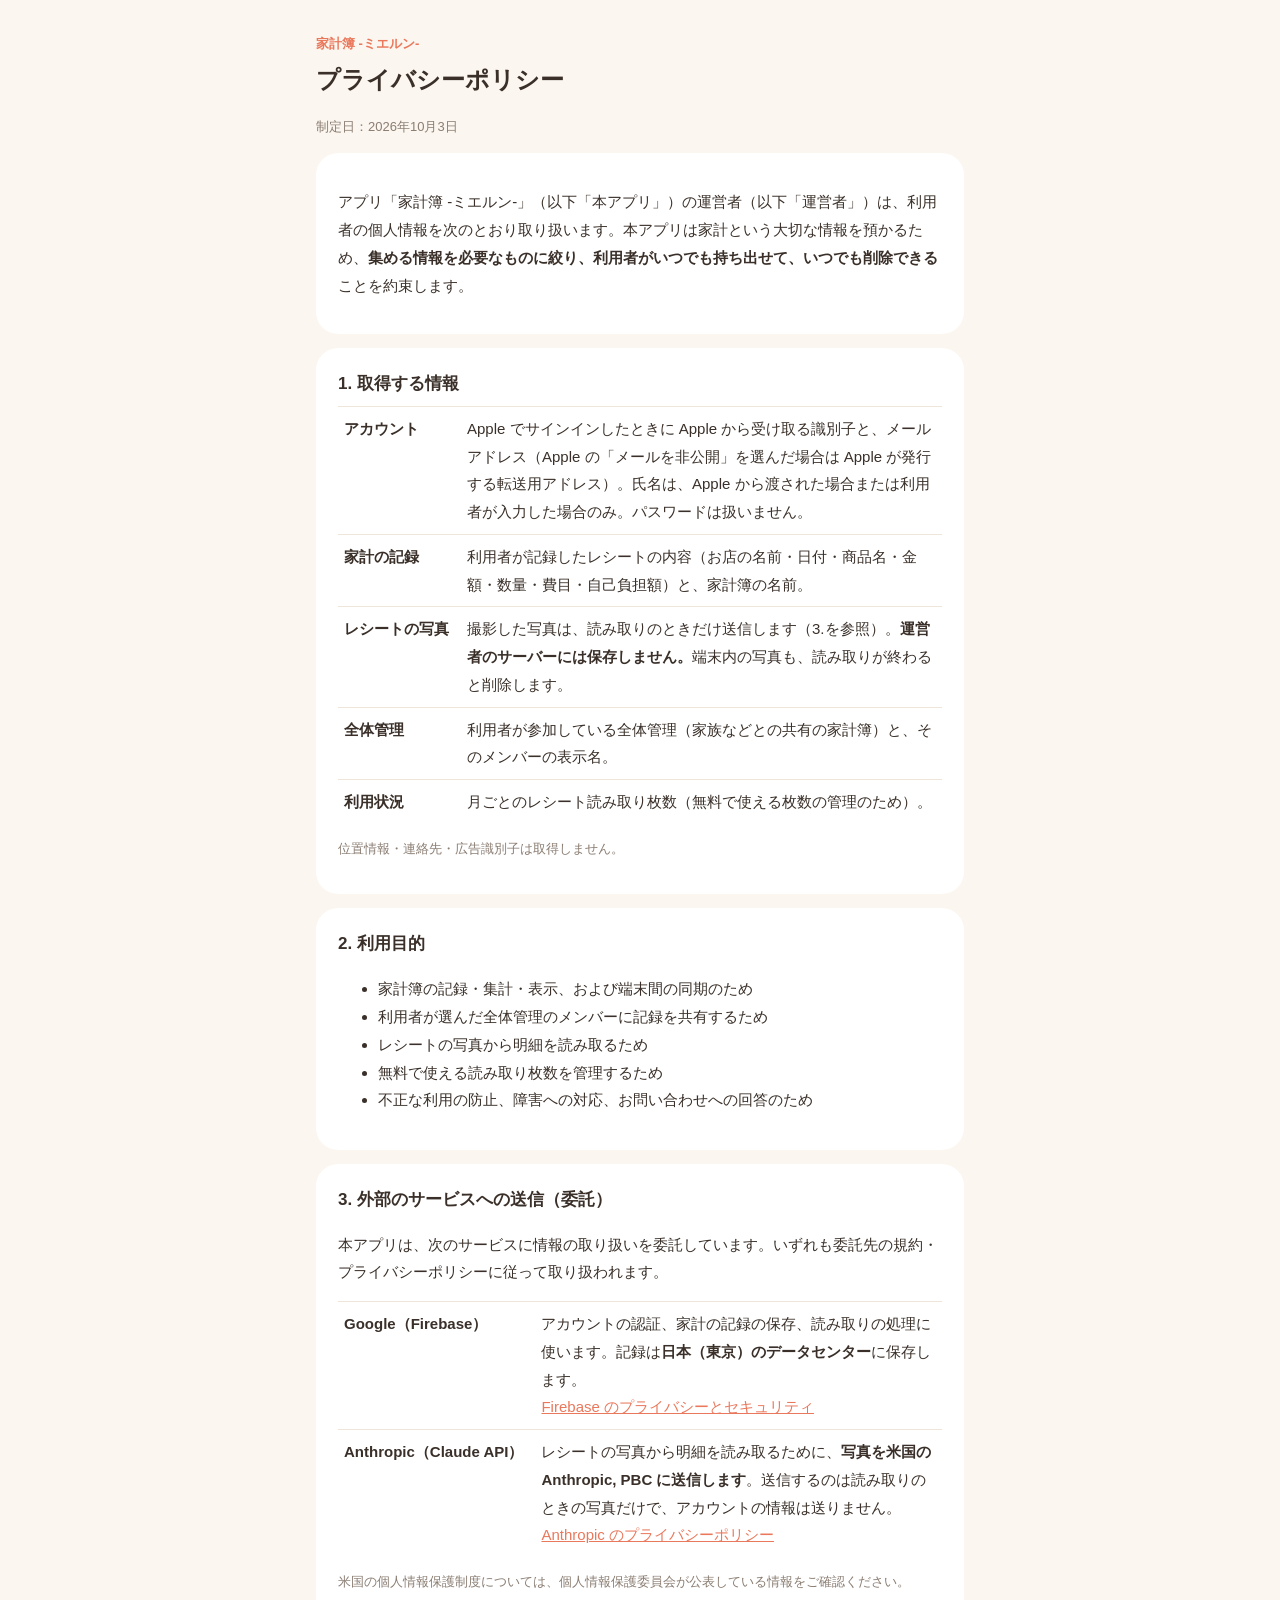
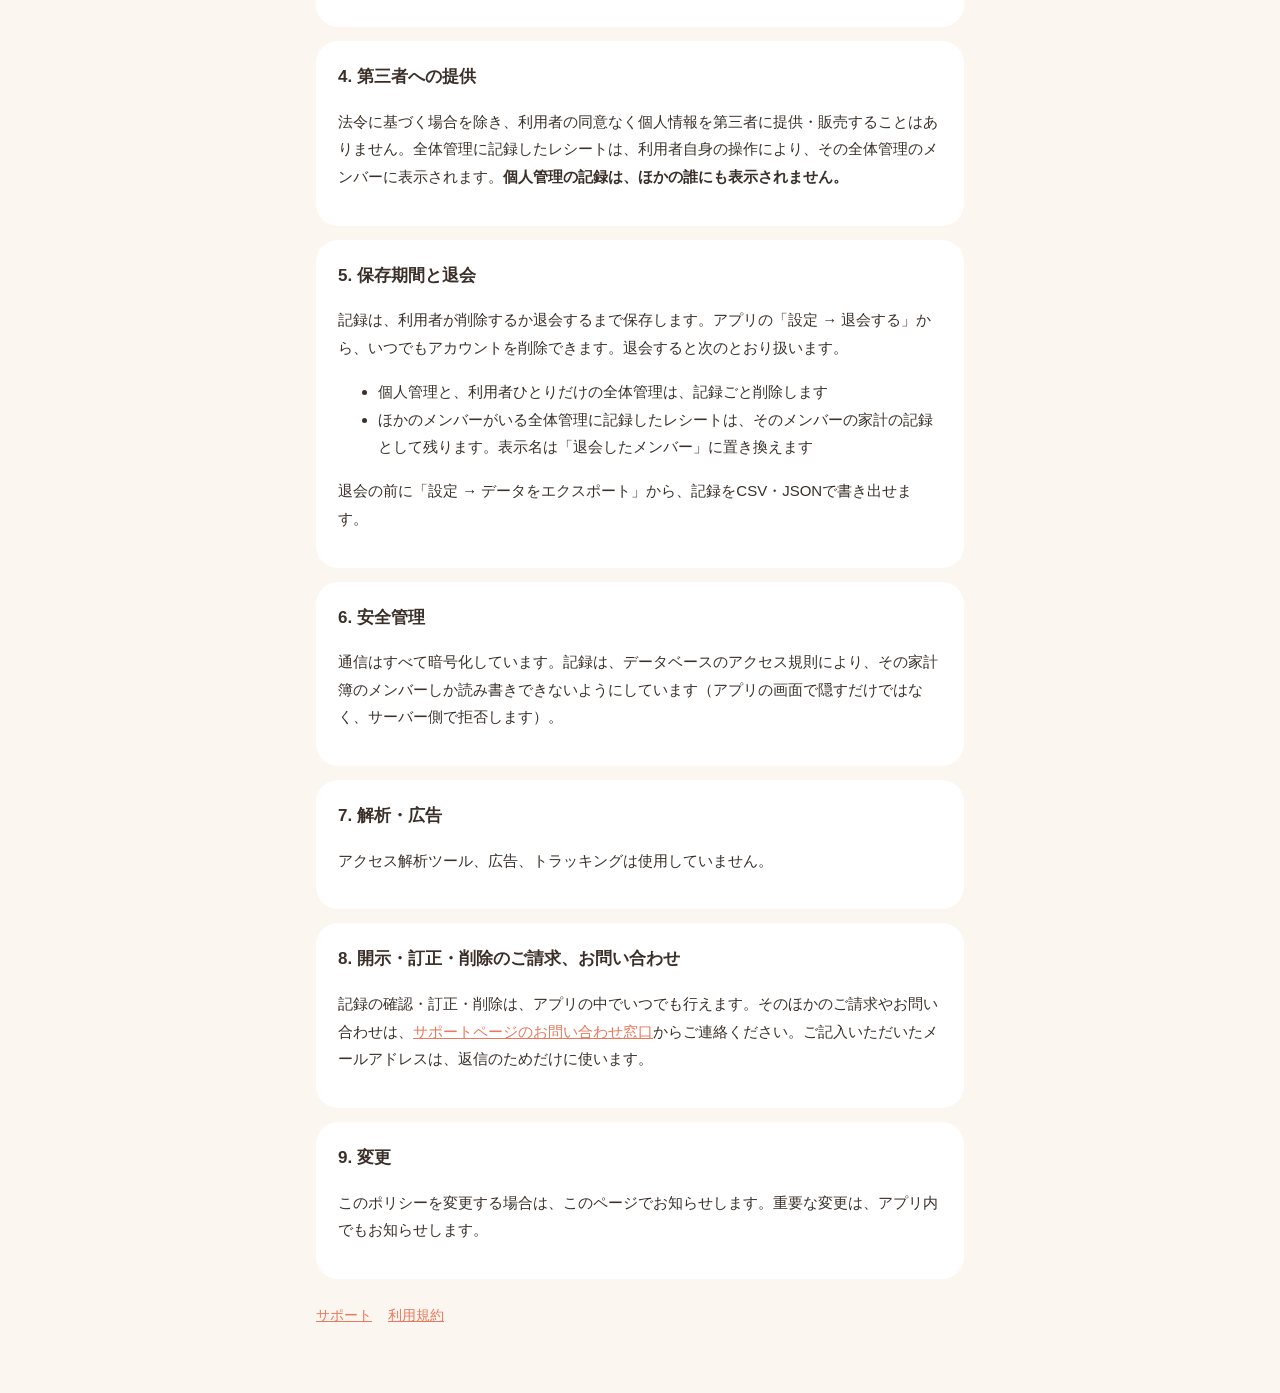
==== privacy.html @ ef035f1f "サポート・プライバシーポリシー・利用規約を公開 Co-Authored-By: Claude Opus 5.5 <noreply@anthropic.com>" ====
<!doctype html>
<html lang="ja"><head><meta charset="utf-8"><meta name="viewport" content="width=device-width,initial-scale=1">
<title>プライバシーポリシー｜家計簿 -ミエルン-</title>
<link rel="stylesheet" href="style.css">
</head><body><main>
<header>
<p class="brand">家計簿 -ミエルン-</p>
<h1>プライバシーポリシー</h1>
<p class="muted">制定日：2026年10月3日</p>
</header>

<section>
<p>アプリ「家計簿 -ミエルン-」（以下「本アプリ」）の運営者（以下「運営者」）は、利用者の個人情報を次のとおり取り扱います。本アプリは家計という大切な情報を預かるため、<strong>集める情報を必要なものに絞り、利用者がいつでも持ち出せて、いつでも削除できる</strong>ことを約束します。</p>
</section>

<section>
<h2>1. 取得する情報</h2>
<table>
<tr><th>アカウント</th><td>Apple でサインインしたときに Apple から受け取る識別子と、メールアドレス（Apple の「メールを非公開」を選んだ場合は Apple が発行する転送用アドレス）。氏名は、Apple から渡された場合または利用者が入力した場合のみ。パスワードは扱いません。</td></tr>
<tr><th>家計の記録</th><td>利用者が記録したレシートの内容（お店の名前・日付・商品名・金額・数量・費目・自己負担額）と、家計簿の名前。</td></tr>
<tr><th>レシートの写真</th><td>撮影した写真は、読み取りのときだけ送信します（3.を参照）。<strong>運営者のサーバーには保存しません。</strong>端末内の写真も、読み取りが終わると削除します。</td></tr>
<tr><th>全体管理</th><td>利用者が参加している全体管理（家族などとの共有の家計簿）と、そのメンバーの表示名。</td></tr>
<tr><th>利用状況</th><td>月ごとのレシート読み取り枚数（無料で使える枚数の管理のため）。</td></tr>
</table>
<p class="muted">位置情報・連絡先・広告識別子は取得しません。</p>
</section>

<section>
<h2>2. 利用目的</h2>
<ul>
<li>家計簿の記録・集計・表示、および端末間の同期のため</li>
<li>利用者が選んだ全体管理のメンバーに記録を共有するため</li>
<li>レシートの写真から明細を読み取るため</li>
<li>無料で使える読み取り枚数を管理するため</li>
<li>不正な利用の防止、障害への対応、お問い合わせへの回答のため</li>
</ul>
</section>

<section>
<h2>3. 外部のサービスへの送信（委託）</h2>
<p>本アプリは、次のサービスに情報の取り扱いを委託しています。いずれも委託先の規約・プライバシーポリシーに従って取り扱われます。</p>
<table>
<tr><th>Google（Firebase）</th><td>アカウントの認証、家計の記録の保存、読み取りの処理に使います。記録は<strong>日本（東京）のデータセンター</strong>に保存します。<br><a href="https://firebase.google.com/support/privacy">Firebase のプライバシーとセキュリティ</a></td></tr>
<tr><th>Anthropic（Claude API）</th><td>レシートの写真から明細を読み取るために、<strong>写真を米国の Anthropic, PBC に送信します</strong>。送信するのは読み取りのときの写真だけで、アカウントの情報は送りません。<br><a href="https://www.anthropic.com/legal/privacy">Anthropic のプライバシーポリシー</a></td></tr>
</table>
<p class="muted">米国の個人情報保護制度については、個人情報保護委員会が公表している情報をご確認ください。</p>
</section>

<section>
<h2>4. 第三者への提供</h2>
<p>法令に基づく場合を除き、利用者の同意なく個人情報を第三者に提供・販売することはありません。全体管理に記録したレシートは、利用者自身の操作により、その全体管理のメンバーに表示されます。<strong>個人管理の記録は、ほかの誰にも表示されません。</strong></p>
</section>

<section>
<h2>5. 保存期間と退会</h2>
<p>記録は、利用者が削除するか退会するまで保存します。アプリの「設定 → 退会する」から、いつでもアカウントを削除できます。退会すると次のとおり扱います。</p>
<ul>
<li>個人管理と、利用者ひとりだけの全体管理は、記録ごと削除します</li>
<li>ほかのメンバーがいる全体管理に記録したレシートは、そのメンバーの家計の記録として残ります。表示名は「退会したメンバー」に置き換えます</li>
</ul>
<p>退会の前に「設定 → データをエクスポート」から、記録をCSV・JSONで書き出せます。</p>
</section>

<section>
<h2>6. 安全管理</h2>
<p>通信はすべて暗号化しています。記録は、データベースのアクセス規則により、その家計簿のメンバーしか読み書きできないようにしています（アプリの画面で隠すだけではなく、サーバー側で拒否します）。</p>
</section>

<section>
<h2>7. 解析・広告</h2>
<p>アクセス解析ツール、広告、トラッキングは使用していません。</p>
</section>

<section>
<h2>8. 開示・訂正・削除のご請求、お問い合わせ</h2>
<p>記録の確認・訂正・削除は、アプリの中でいつでも行えます。そのほかのご請求やお問い合わせは、<a href="index.html#contact">サポートページのお問い合わせ窓口</a>からご連絡ください。ご記入いただいたメールアドレスは、返信のためだけに使います。</p>
</section>

<section>
<h2>9. 変更</h2>
<p>このポリシーを変更する場合は、このページでお知らせします。重要な変更は、アプリ内でもお知らせします。</p>
</section>

<nav><a href="index.html">サポート</a><a href="terms.html">利用規約</a></nav>
</main></body></html>
---- style.css ----
:root{--bg:#FBF6EF;--card:#fff;--ink:#3A3029;--muted:#8A7D72;--accent:#E9785C;--line:#EFE6DA}
@media (prefers-color-scheme:dark){:root{--bg:#1C1815;--card:#26211D;--ink:#EFE7DE;--muted:#A8998C;--accent:#F09478;--line:#3A332D}}
*{box-sizing:border-box}
body{margin:0;background:var(--bg);color:var(--ink);font-family:"Hiragino Maru Gothic ProN","Hiragino Sans",sans-serif;line-height:1.85}
main{max-width:680px;margin:0 auto;padding:32px 16px 64px}
header{margin-bottom:8px}
.brand{color:var(--accent);font-weight:700;font-size:13px;margin:0}
h1{font-size:24px;margin:2px 0 6px}
h2{font-size:17px;margin:0 0 6px}
section{background:var(--card);border-radius:22px;padding:20px 22px;margin:14px 0}
p,li,td,th{font-size:15px}
.muted{color:var(--muted);font-size:13px}
a{color:var(--accent)}
table{border-collapse:collapse;width:100%}
th,td{text-align:left;vertical-align:top;padding:8px 6px;border-top:1px solid var(--line)}
th{white-space:nowrap;font-weight:700;padding-right:12px}
.button{display:inline-block;background:var(--accent);color:#fff;text-decoration:none;font-weight:700;border-radius:999px;padding:12px 22px}
nav{display:flex;gap:16px;flex-wrap:wrap;font-size:14px;margin-top:24px}
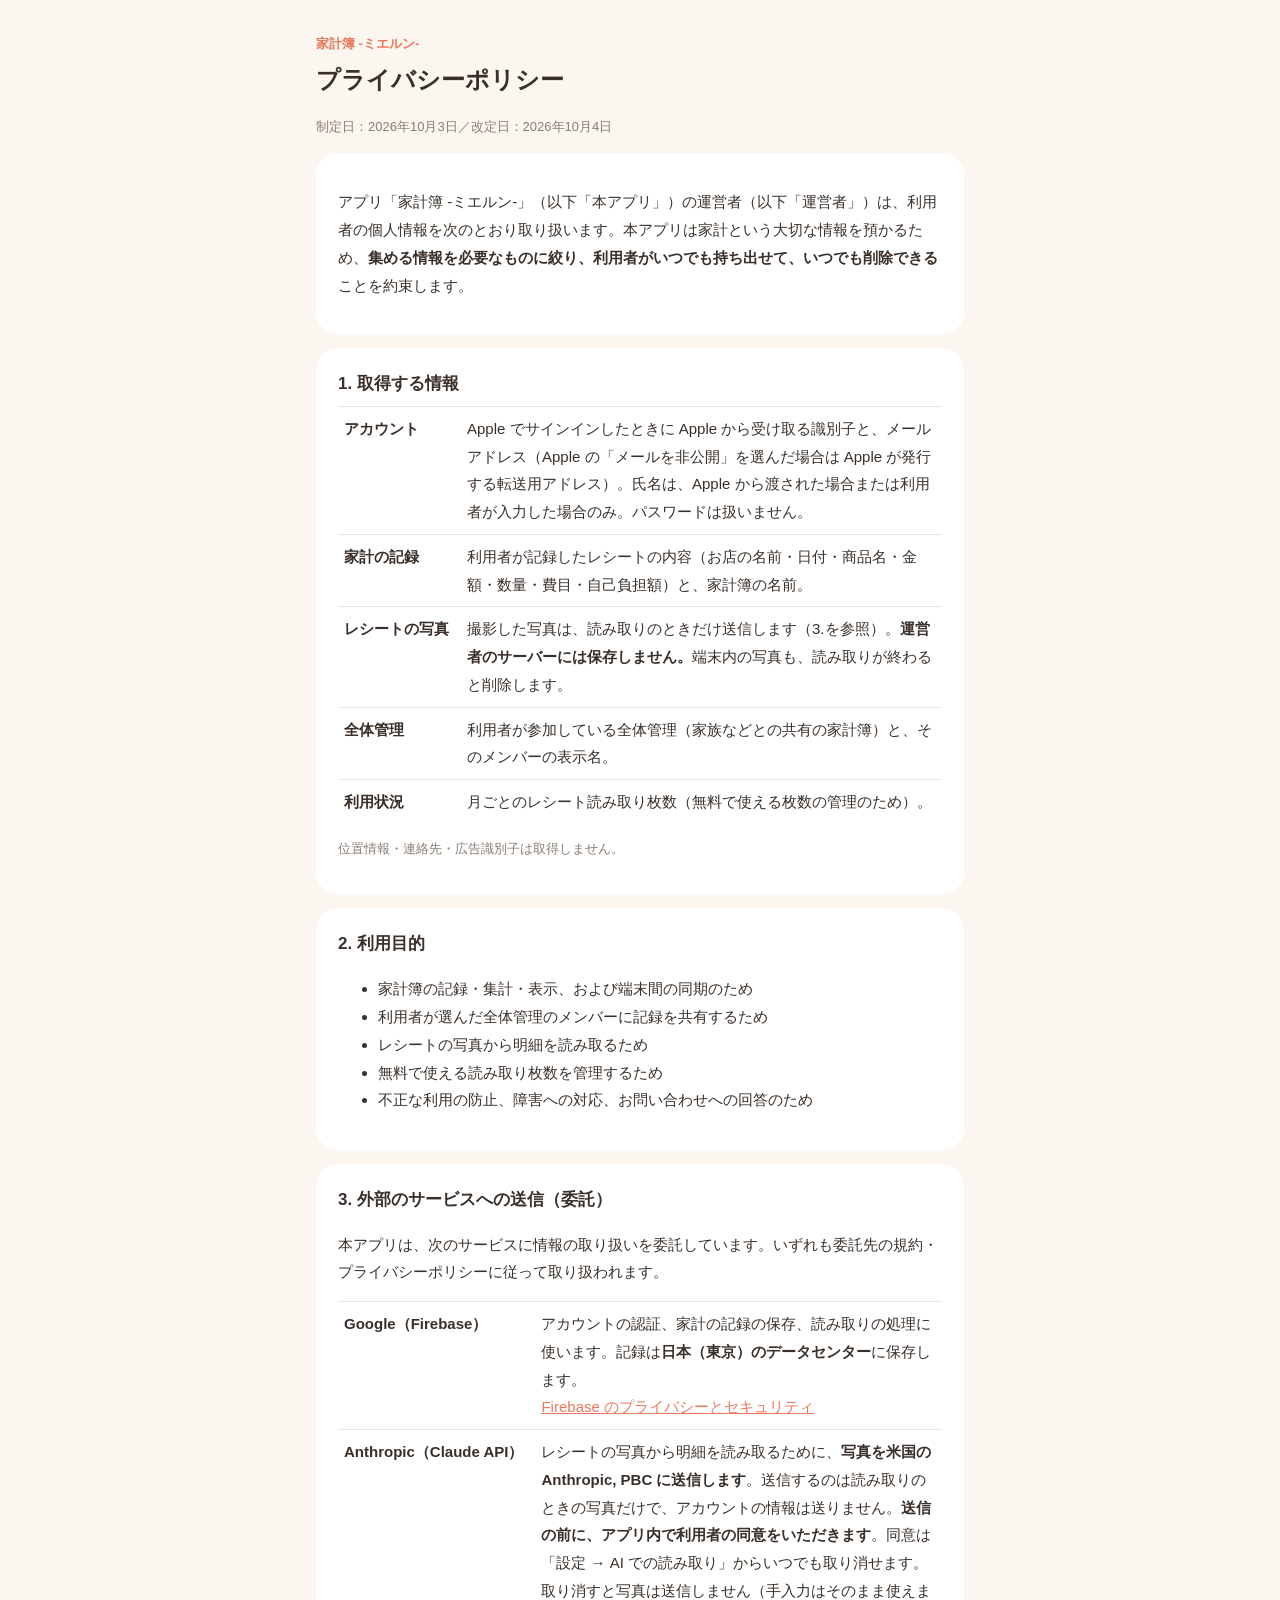
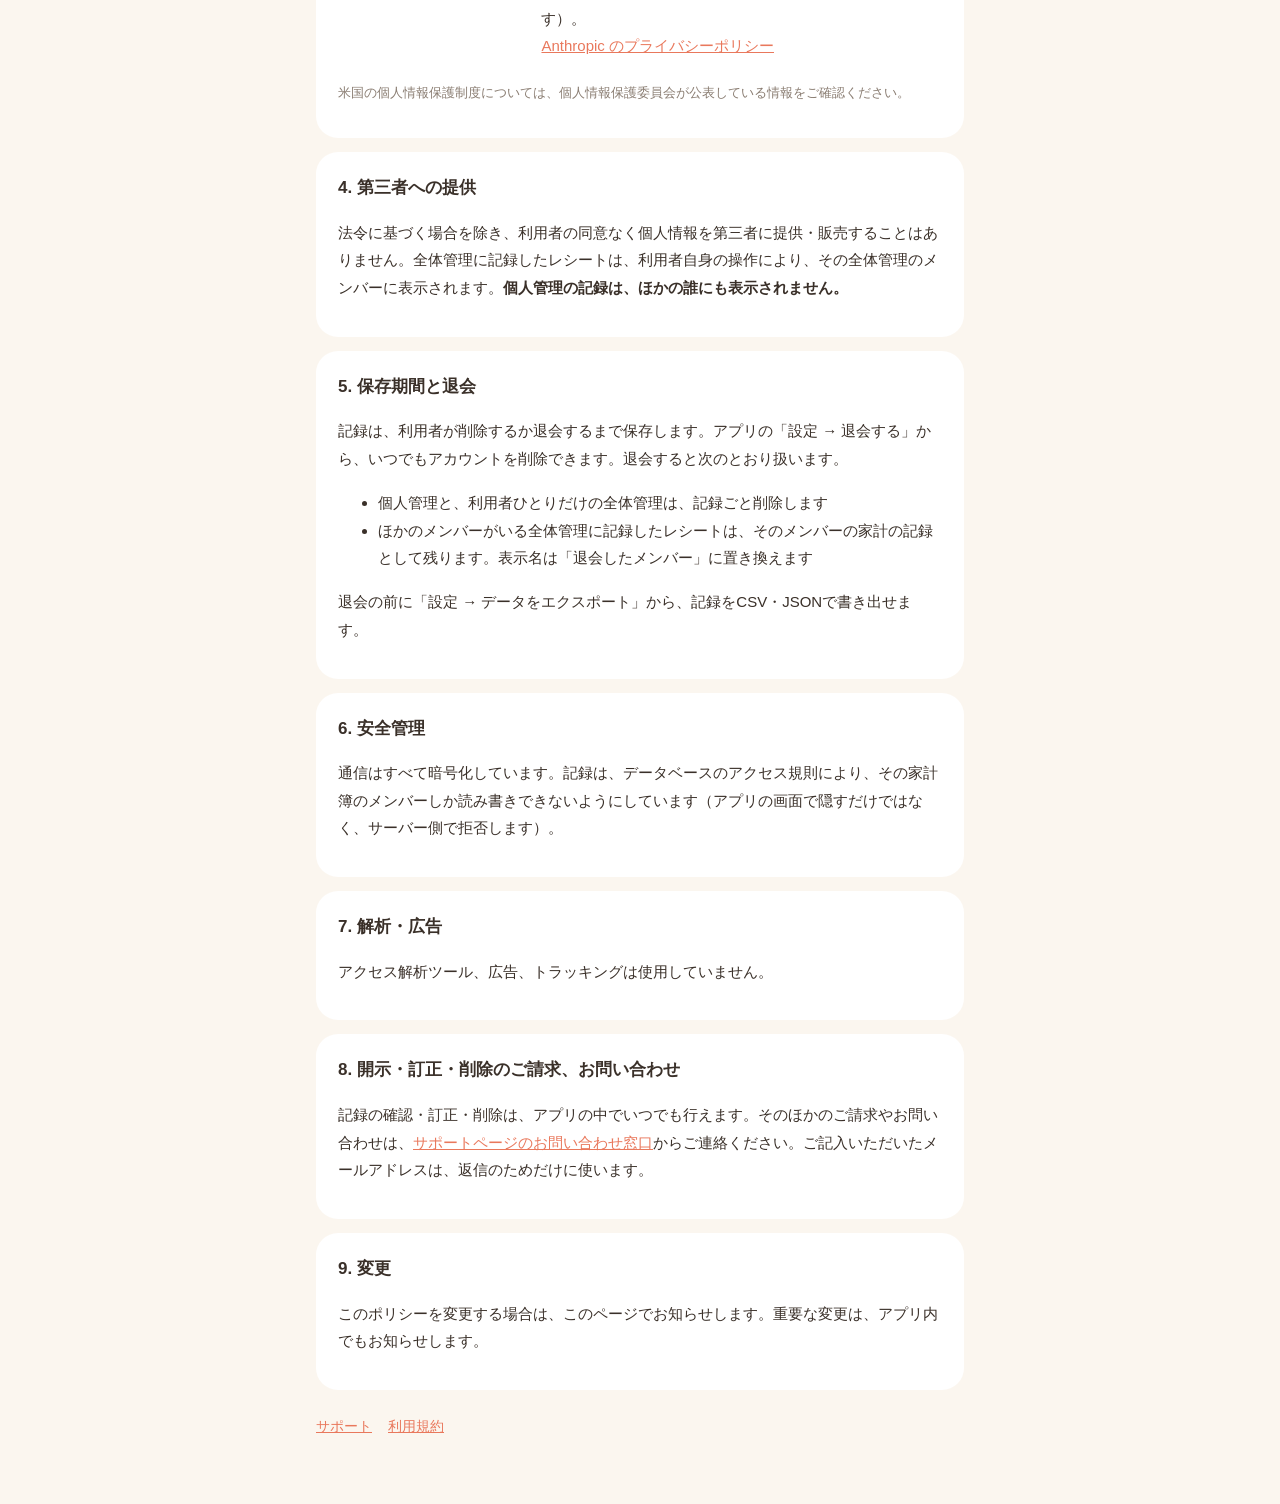
==== commit 5305f33b: "プライバシーポリシー: AI での読み取りの同意と取り消しを追記" ====
--- a/privacy.html
+++ b/privacy.html
@@ -6,7 +6,7 @@
 <header>
 <p class="brand">家計簿 -ミエルン-</p>
 <h1>プライバシーポリシー</h1>
-<p class="muted">制定日：2026年10月3日</p>
+<p class="muted">制定日：2026年10月3日／改定日：2026年10月4日</p>
 </header>
 
 <section>
@@ -41,7 +41,7 @@
 <p>本アプリは、次のサービスに情報の取り扱いを委託しています。いずれも委託先の規約・プライバシーポリシーに従って取り扱われます。</p>
 <table>
 <tr><th>Google（Firebase）</th><td>アカウントの認証、家計の記録の保存、読み取りの処理に使います。記録は<strong>日本（東京）のデータセンター</strong>に保存します。<br><a href="https://firebase.google.com/support/privacy">Firebase のプライバシーとセキュリティ</a></td></tr>
-<tr><th>Anthropic（Claude API）</th><td>レシートの写真から明細を読み取るために、<strong>写真を米国の Anthropic, PBC に送信します</strong>。送信するのは読み取りのときの写真だけで、アカウントの情報は送りません。<br><a href="https://www.anthropic.com/legal/privacy">Anthropic のプライバシーポリシー</a></td></tr>
+<tr><th>Anthropic（Claude API）</th><td>レシートの写真から明細を読み取るために、<strong>写真を米国の Anthropic, PBC に送信します</strong>。送信するのは読み取りのときの写真だけで、アカウントの情報は送りません。<strong>送信の前に、アプリ内で利用者の同意をいただきます</strong>。同意は「設定 → AI での読み取り」からいつでも取り消せます。取り消すと写真は送信しません（手入力はそのまま使えます）。<br><a href="https://www.anthropic.com/legal/privacy">Anthropic のプライバシーポリシー</a></td></tr>
 </table>
 <p class="muted">米国の個人情報保護制度については、個人情報保護委員会が公表している情報をご確認ください。</p>
 </section>
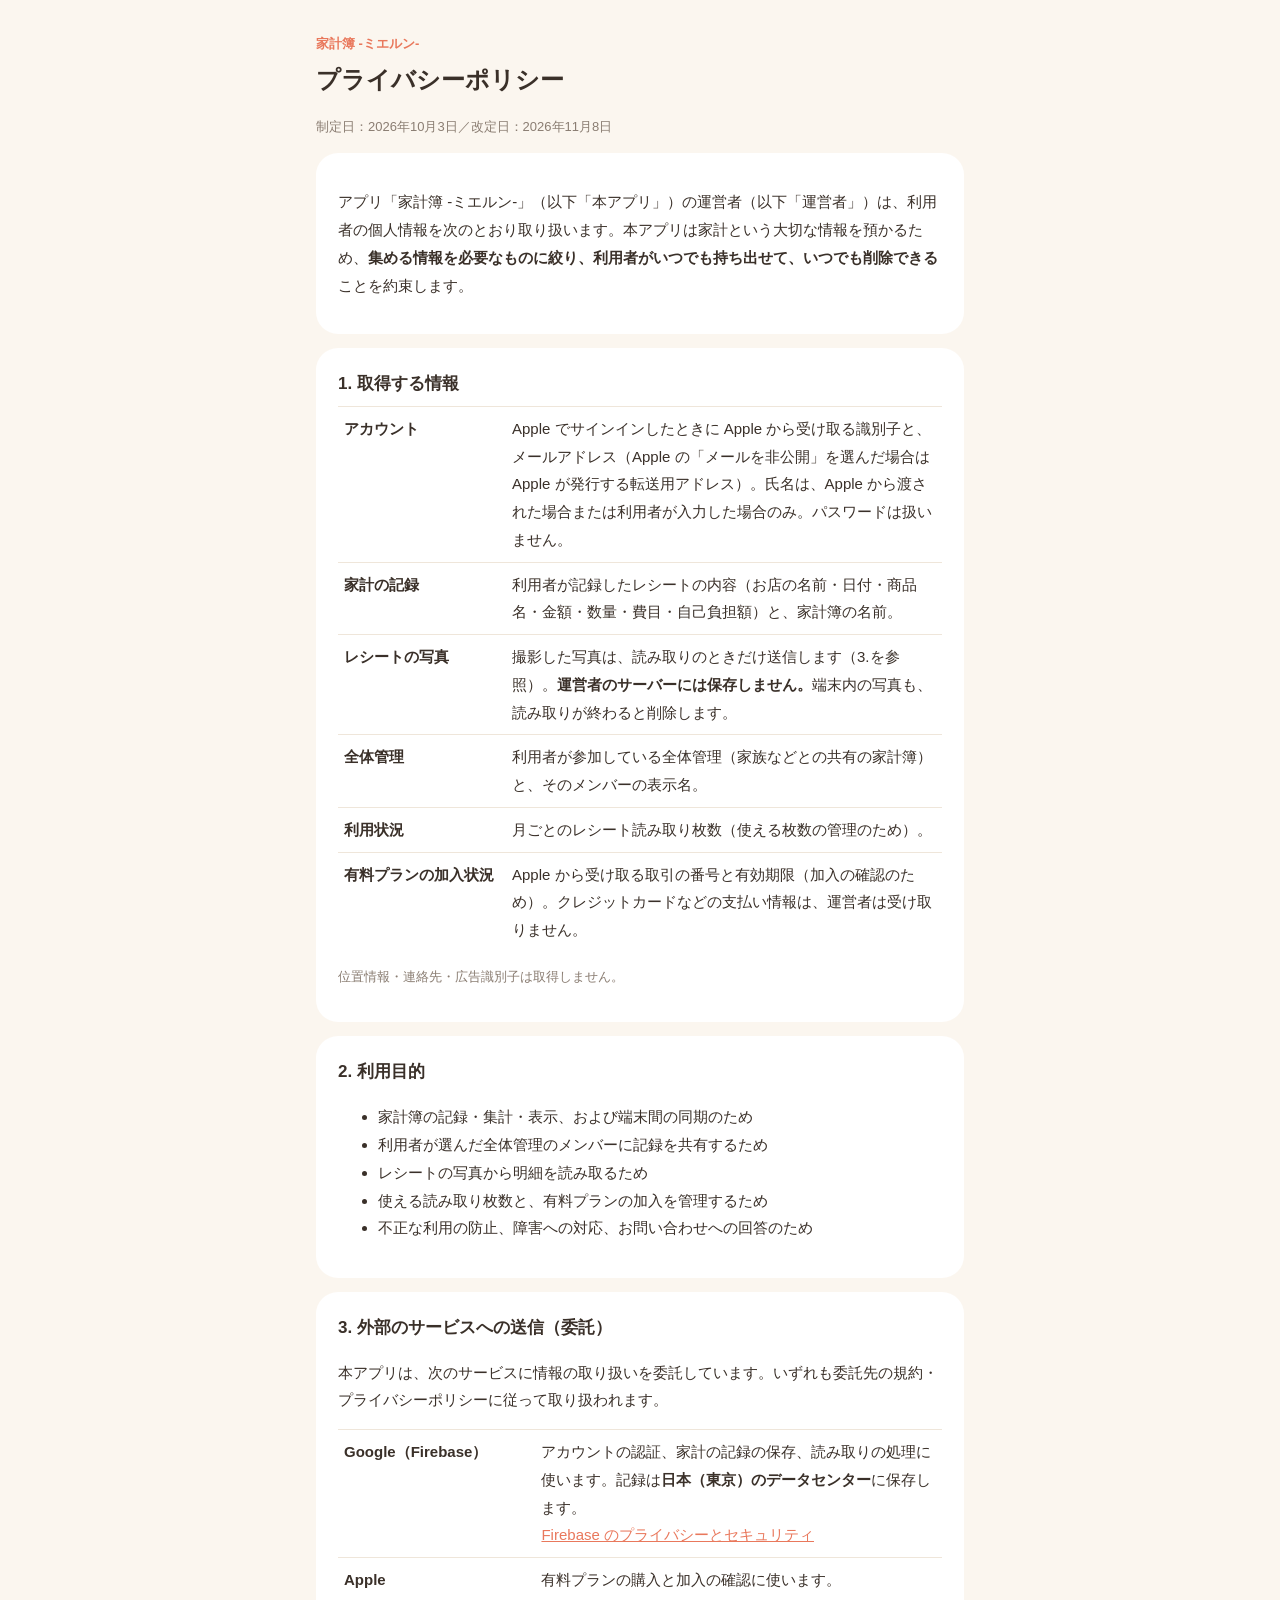
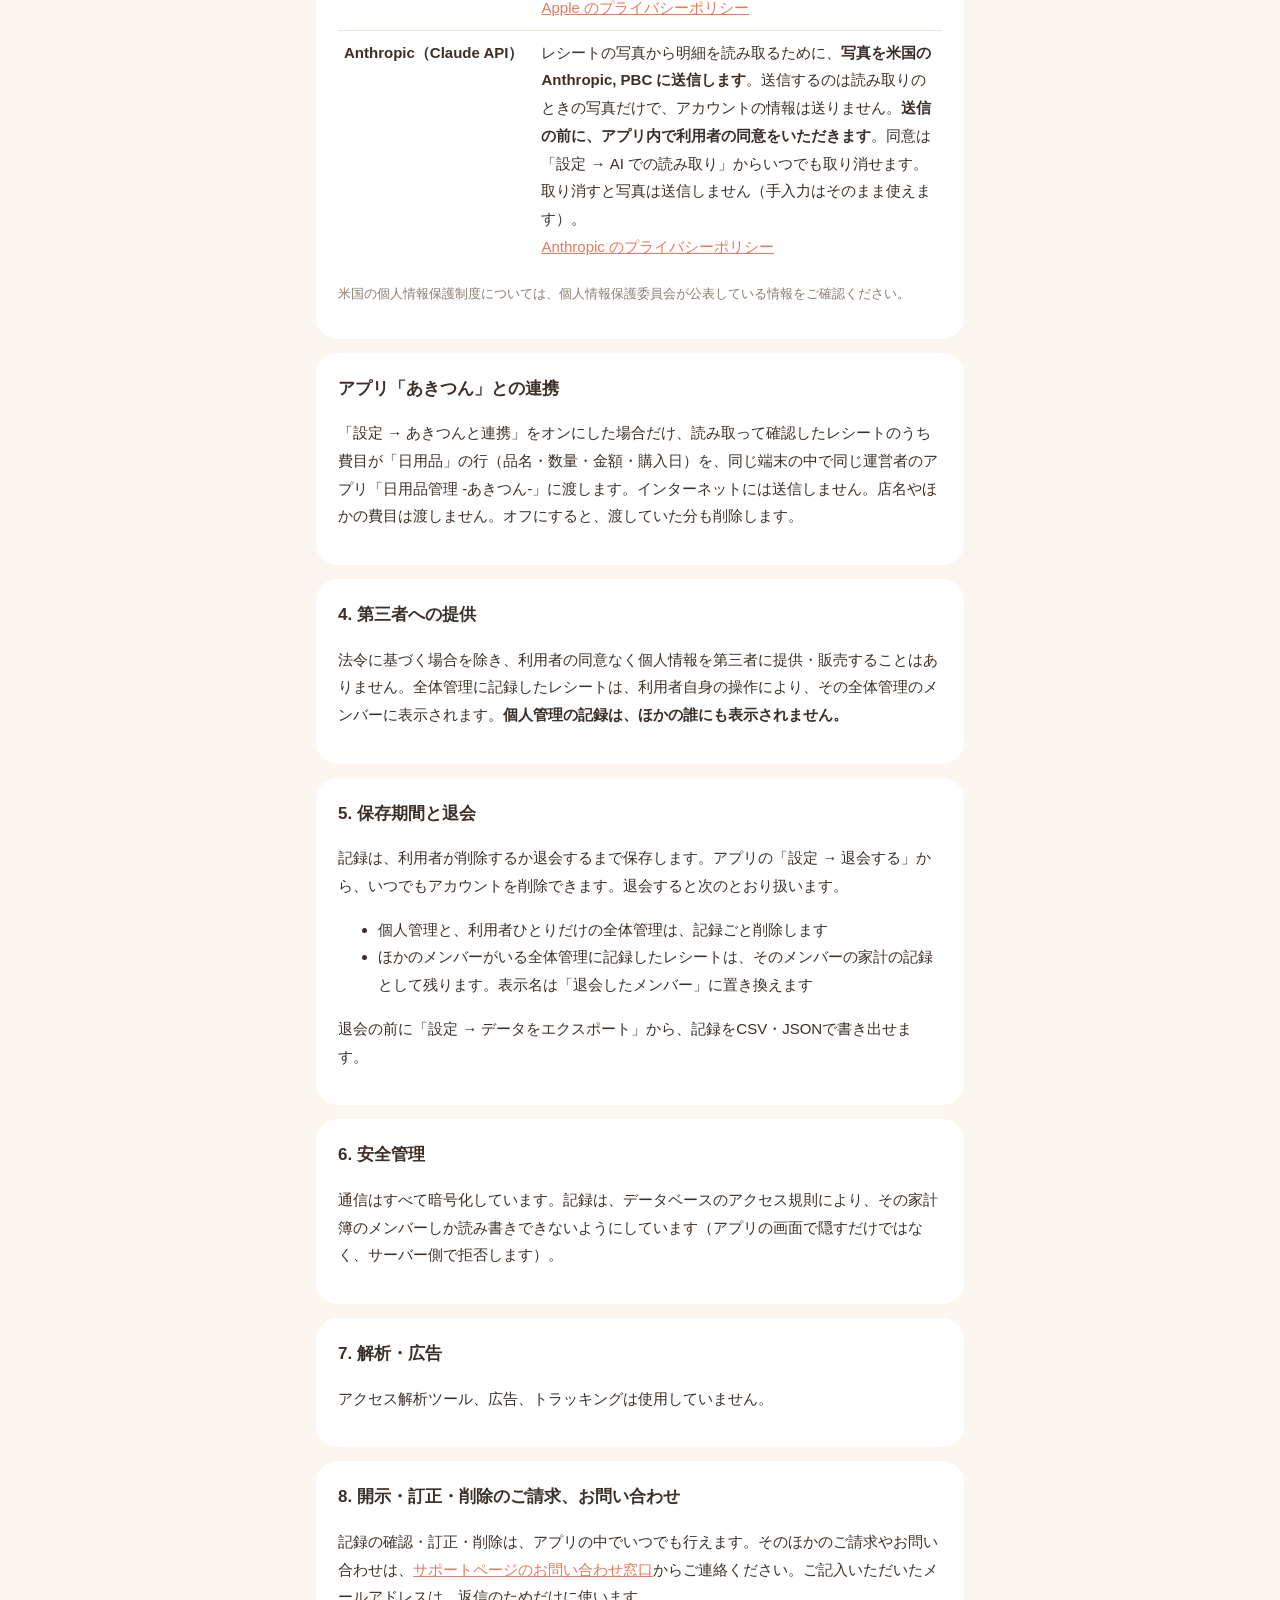
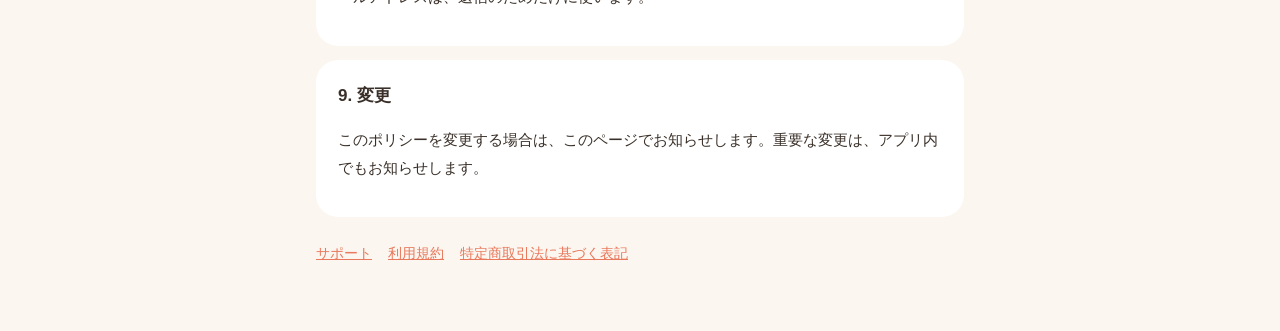
==== commit 7b4d96f5: "有料プラン(プレミアム)とあきつん連携に合わせて規約・プライバシー・サポートを改定し、特商法ページを追加 Co-Authored-By: Claude Opus 5.5 <noreply@anthro" ====
--- a/privacy.html
+++ b/privacy.html
@@ -6,7 +6,7 @@
 <header>
 <p class="brand">家計簿 -ミエルン-</p>
 <h1>プライバシーポリシー</h1>
-<p class="muted">制定日：2026年10月3日／改定日：2026年10月4日</p>
+<p class="muted">制定日：2026年10月3日／改定日：2026年11月8日</p>
 </header>
 
 <section>
@@ -20,7 +20,8 @@
 <tr><th>家計の記録</th><td>利用者が記録したレシートの内容（お店の名前・日付・商品名・金額・数量・費目・自己負担額）と、家計簿の名前。</td></tr>
 <tr><th>レシートの写真</th><td>撮影した写真は、読み取りのときだけ送信します（3.を参照）。<strong>運営者のサーバーには保存しません。</strong>端末内の写真も、読み取りが終わると削除します。</td></tr>
 <tr><th>全体管理</th><td>利用者が参加している全体管理（家族などとの共有の家計簿）と、そのメンバーの表示名。</td></tr>
-<tr><th>利用状況</th><td>月ごとのレシート読み取り枚数（無料で使える枚数の管理のため）。</td></tr>
+<tr><th>利用状況</th><td>月ごとのレシート読み取り枚数（使える枚数の管理のため）。</td></tr>
+<tr><th>有料プランの加入状況</th><td>Apple から受け取る取引の番号と有効期限（加入の確認のため）。クレジットカードなどの支払い情報は、運営者は受け取りません。</td></tr>
 </table>
 <p class="muted">位置情報・連絡先・広告識別子は取得しません。</p>
 </section>
@@ -31,7 +32,7 @@
 <li>家計簿の記録・集計・表示、および端末間の同期のため</li>
 <li>利用者が選んだ全体管理のメンバーに記録を共有するため</li>
 <li>レシートの写真から明細を読み取るため</li>
-<li>無料で使える読み取り枚数を管理するため</li>
+<li>使える読み取り枚数と、有料プランの加入を管理するため</li>
 <li>不正な利用の防止、障害への対応、お問い合わせへの回答のため</li>
 </ul>
 </section>
@@ -41,9 +42,15 @@
 <p>本アプリは、次のサービスに情報の取り扱いを委託しています。いずれも委託先の規約・プライバシーポリシーに従って取り扱われます。</p>
 <table>
 <tr><th>Google（Firebase）</th><td>アカウントの認証、家計の記録の保存、読み取りの処理に使います。記録は<strong>日本（東京）のデータセンター</strong>に保存します。<br><a href="https://firebase.google.com/support/privacy">Firebase のプライバシーとセキュリティ</a></td></tr>
+<tr><th>Apple</th><td>有料プランの購入と加入の確認に使います。<br><a href="https://www.apple.com/jp/legal/privacy/">Apple のプライバシーポリシー</a></td></tr>
 <tr><th>Anthropic（Claude API）</th><td>レシートの写真から明細を読み取るために、<strong>写真を米国の Anthropic, PBC に送信します</strong>。送信するのは読み取りのときの写真だけで、アカウントの情報は送りません。<strong>送信の前に、アプリ内で利用者の同意をいただきます</strong>。同意は「設定 → AI での読み取り」からいつでも取り消せます。取り消すと写真は送信しません（手入力はそのまま使えます）。<br><a href="https://www.anthropic.com/legal/privacy">Anthropic のプライバシーポリシー</a></td></tr>
 </table>
 <p class="muted">米国の個人情報保護制度については、個人情報保護委員会が公表している情報をご確認ください。</p>
+</section>
+
+<section>
+<h2>アプリ「あきつん」との連携</h2>
+<p>「設定 → あきつんと連携」をオンにした場合だけ、読み取って確認したレシートのうち費目が「日用品」の行（品名・数量・金額・購入日）を、同じ端末の中で同じ運営者のアプリ「日用品管理 -あきつん-」に渡します。インターネットには送信しません。店名やほかの費目は渡しません。オフにすると、渡していた分も削除します。</p>
 </section>
 
 <section>
@@ -81,5 +88,5 @@
 <p>このポリシーを変更する場合は、このページでお知らせします。重要な変更は、アプリ内でもお知らせします。</p>
 </section>
 
-<nav><a href="index.html">サポート</a><a href="terms.html">利用規約</a></nav>
+<nav><a href="index.html">サポート</a><a href="terms.html">利用規約</a><a href="tokushoho.html">特定商取引法に基づく表記</a></nav>
 </main></body></html>
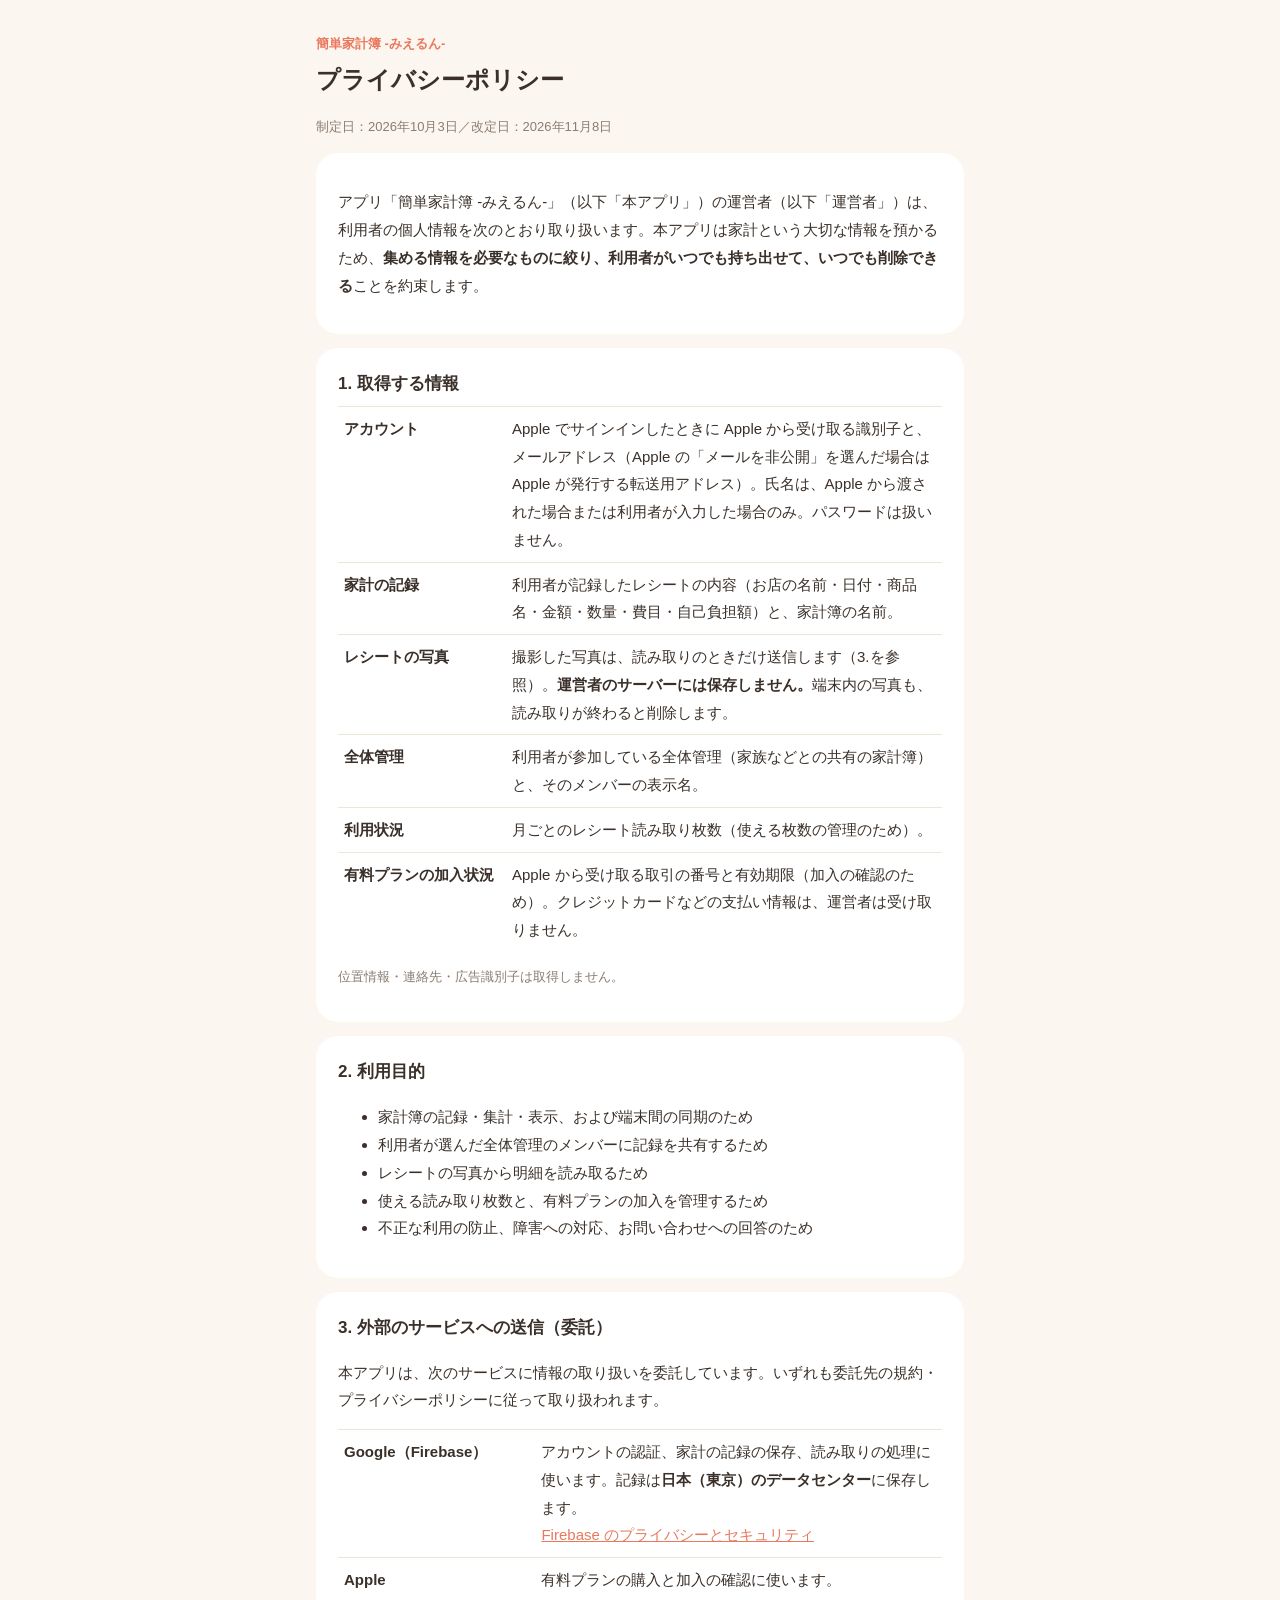
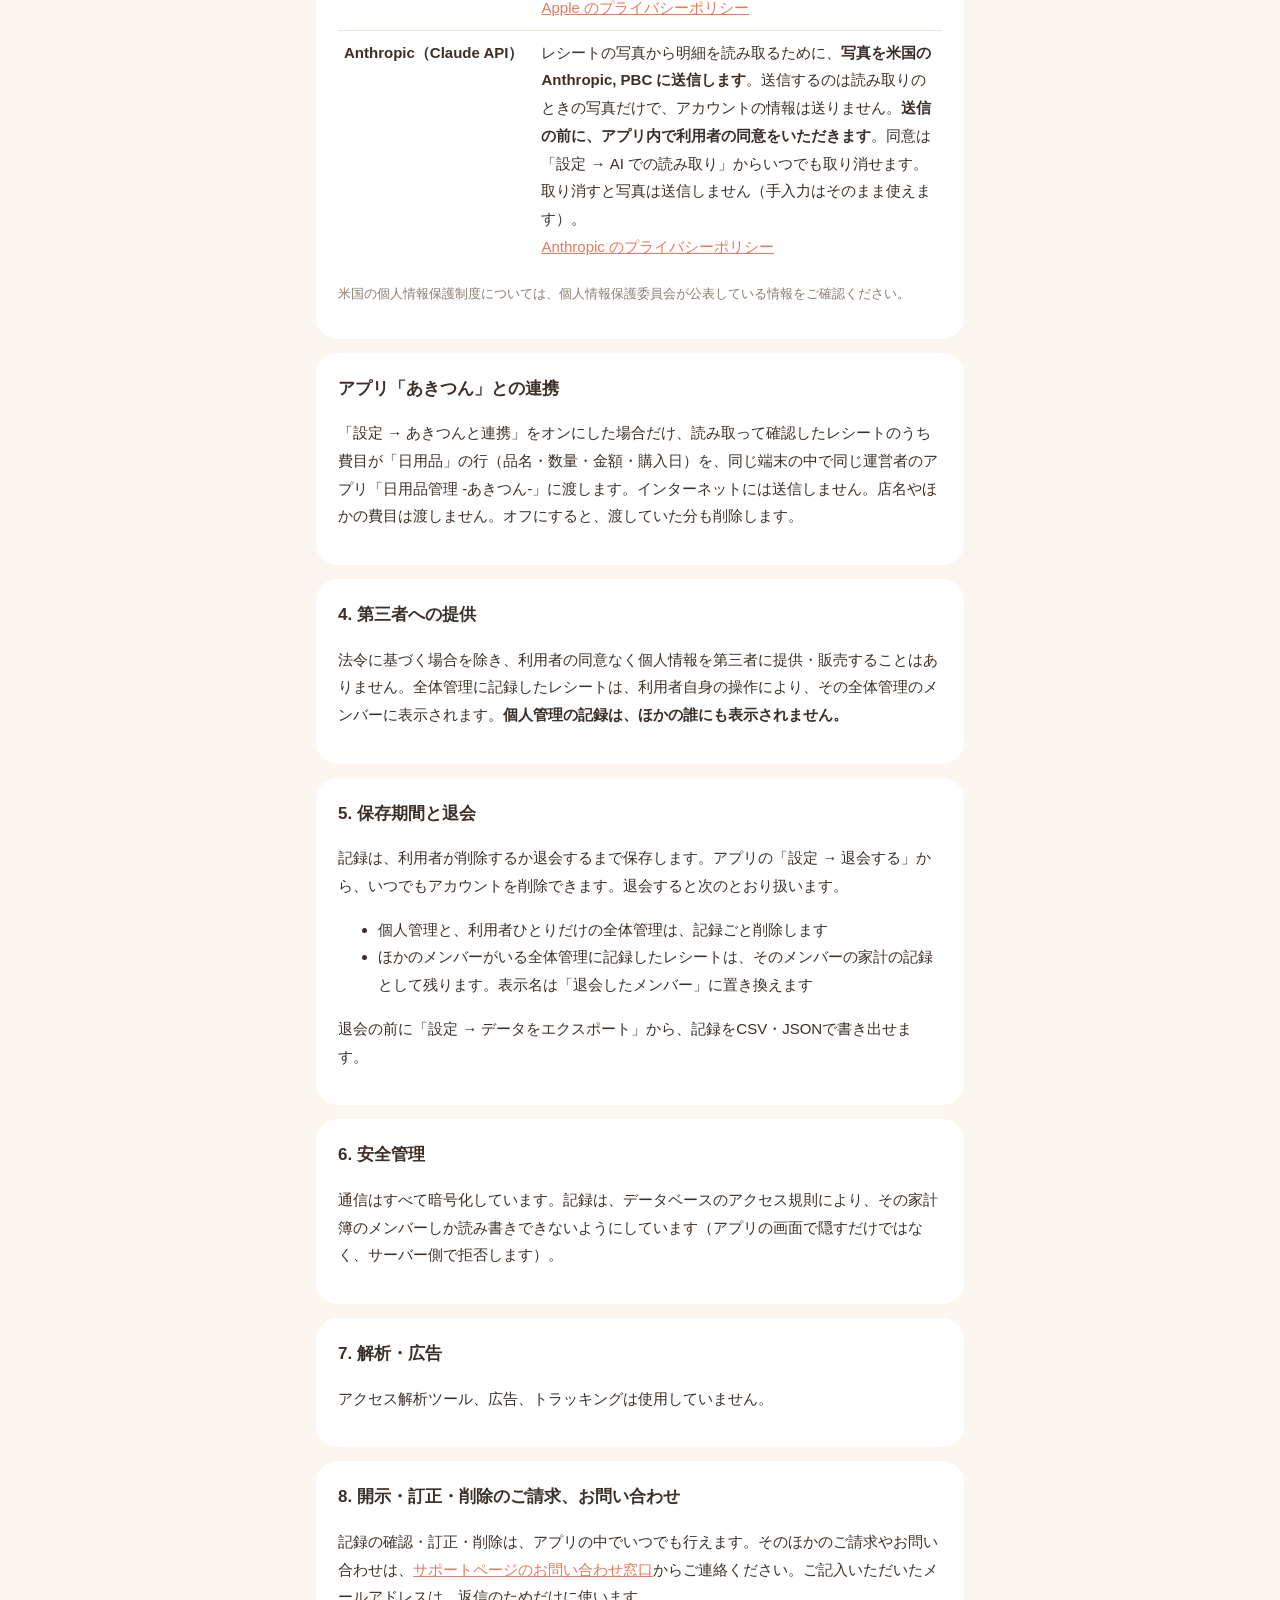
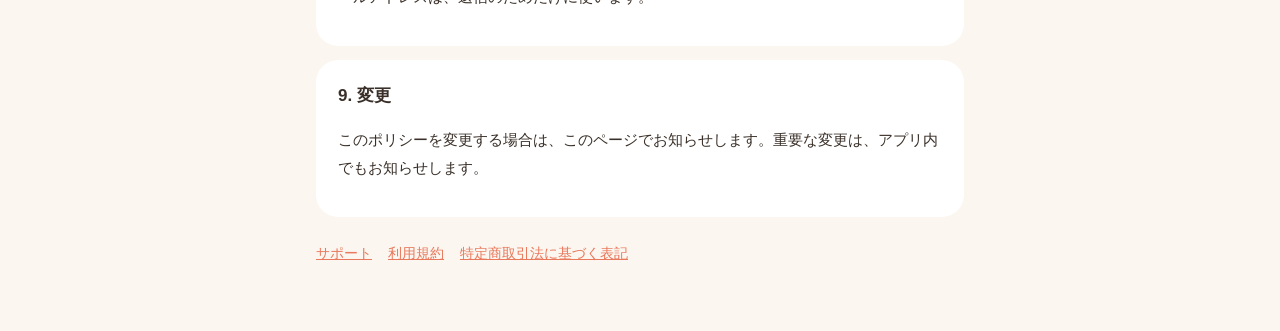
==== commit e842f2ad: "アプリ名を「簡単家計簿 -みえるん-」に変更 Co-Authored-By: Claude Opus 5.5 <noreply@anthropic.com>" ====
--- a/privacy.html
+++ b/privacy.html
@@ -1,16 +1,16 @@
 <!doctype html>
 <html lang="ja"><head><meta charset="utf-8"><meta name="viewport" content="width=device-width,initial-scale=1">
-<title>プライバシーポリシー｜家計簿 -ミエルン-</title>
+<title>プライバシーポリシー｜簡単家計簿 -みえるん-</title>
 <link rel="stylesheet" href="style.css">
 </head><body><main>
 <header>
-<p class="brand">家計簿 -ミエルン-</p>
+<p class="brand">簡単家計簿 -みえるん-</p>
 <h1>プライバシーポリシー</h1>
 <p class="muted">制定日：2026年10月3日／改定日：2026年11月8日</p>
 </header>
 
 <section>
-<p>アプリ「家計簿 -ミエルン-」（以下「本アプリ」）の運営者（以下「運営者」）は、利用者の個人情報を次のとおり取り扱います。本アプリは家計という大切な情報を預かるため、<strong>集める情報を必要なものに絞り、利用者がいつでも持ち出せて、いつでも削除できる</strong>ことを約束します。</p>
+<p>アプリ「簡単家計簿 -みえるん-」（以下「本アプリ」）の運営者（以下「運営者」）は、利用者の個人情報を次のとおり取り扱います。本アプリは家計という大切な情報を預かるため、<strong>集める情報を必要なものに絞り、利用者がいつでも持ち出せて、いつでも削除できる</strong>ことを約束します。</p>
 </section>
 
 <section>
